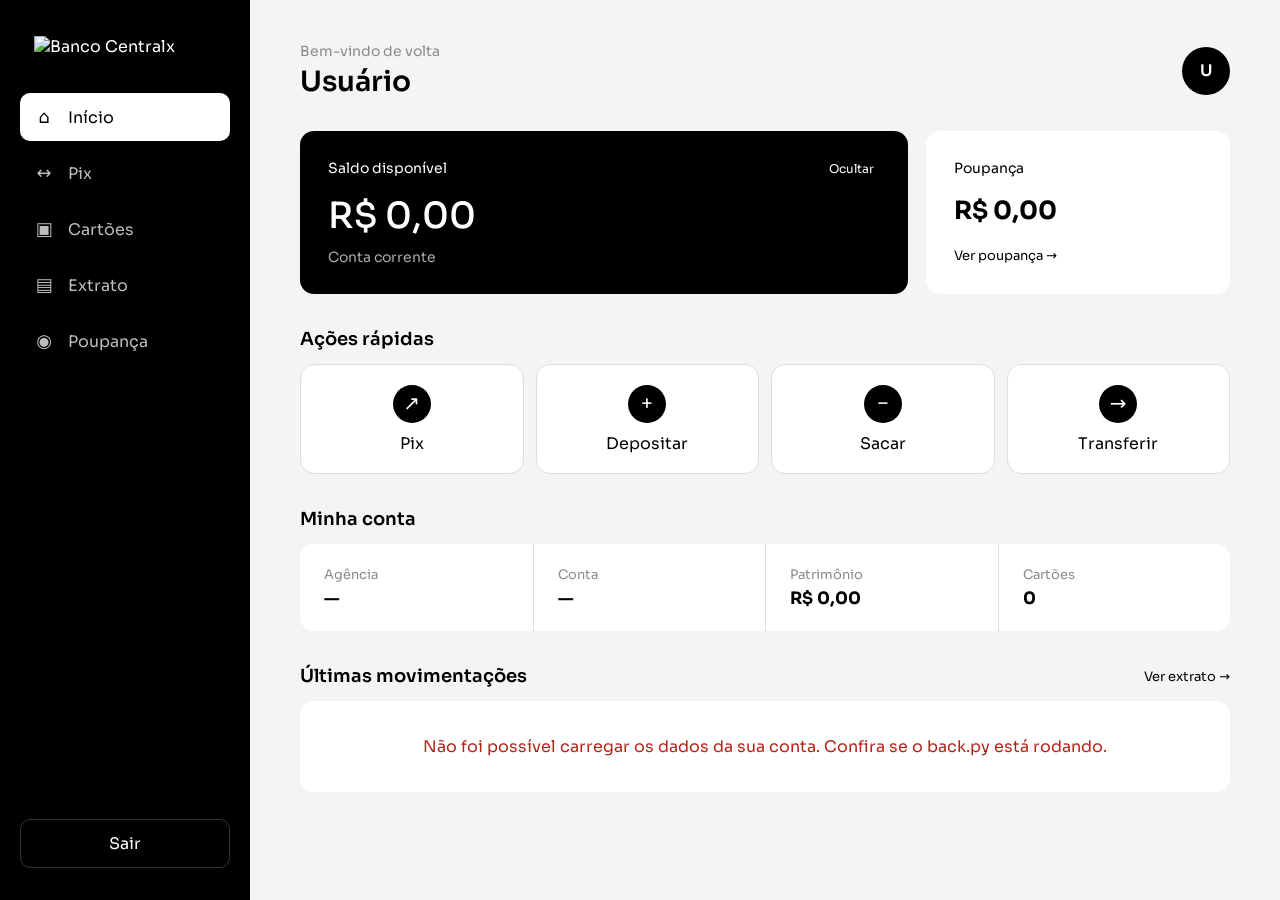
==== home/index.html @ c862a192 "Initial commit Primeiro commit do Banco Centralx" ====
<!DOCTYPE html>
<html lang="pt-BR">
<head>
    <meta charset="UTF-8">
    <meta name="viewport" content="width=device-width, initial-scale=1.0, viewport-fit=cover">
    <meta name="theme-color" content="#000000">

    <title>Início | Banco Centralx</title>

    <link rel="icon" type="image/png" href="../imagens/favicon.png">
    <link rel="preconnect" href="https://fonts.googleapis.com">
    <link rel="preconnect" href="https://fonts.gstatic.com" crossorigin>
    <link rel="stylesheet" href="https://fonts.googleapis.com/css2?family=Sora:wght@400;500;600&display=swap">
    <link rel="stylesheet" href="style.css">
</head>

<body>

<div class="app">

    <!-- MENU LATERAL -->
    <aside class="menu">

        <div class="menu__topo">
            <img
                src="../imagens/logo-branca.png"
                alt="Banco Centralx"
                class="menu__logo"
            >
        </div>

        <nav class="menu__navegacao">

            <a href="#" class="menu__item menu__item--ativo">
                <span>⌂</span>
                Início
            </a>

            <a href="/pix/" class="menu__item">
    <span>↔</span>
    Pix
</a>
            <a href="/cartoes/" class="menu__item">
                <span>▣</span>
                Cartões
            </a>

            <a href="/extrato/" class="menu__item">
    <span>▤</span>
    Extrato
</a>

            <a href="/poupanca/" class="menu__item">
                <span>◉</span>
                Poupança
            </a>

        </nav>

        <button class="menu__sair" id="botao-sair" type="button">
            Sair
        </button>

    </aside>


    <!-- CONTEÚDO PRINCIPAL -->
    <main class="conteudo">

        <!-- CABEÇALHO -->
        <header class="cabecalho">

            <div>
                <p class="cabecalho__pequeno">Bem-vindo de volta</p>
                <h1 id="nome-usuario">Usuário</h1>
            </div>

            <button class="perfil" id="botao-perfil" type="button" aria-label="Perfil">
                <span id="inicial-usuario">U</span>
            </button>

        </header>


        <!-- SALDOS -->
        <section class="saldos">

            <article class="saldo-principal">

                <div class="saldo-principal__topo">
                    <p>Saldo disponível</p>

                    <button id="alternar-saldo" class="botao-olho" type="button" aria-pressed="false">
                        Ocultar
                    </button>
                </div>

                <strong id="saldo-conta">R$ 0,00</strong>

                <p class="saldo-principal__numero">
                    Conta corrente
                </p>

            </article>


            <article class="saldo-secundario">

                <p>Poupança</p>

                <strong id="saldo-poupanca">R$ 0,00</strong>

                <button class="botao-link" data-acao="poupanca" type="button">
    Ver poupança →
</button>

            </article>

        </section>


        <!-- AÇÕES -->
        <section class="secao">

            <div class="secao__cabecalho">
                <h2>Ações rápidas</h2>
            </div>

            <div class="acoes">

                <button class="acao" data-acao="pix" type="button">
                    <span class="acao__icone">↗</span>
                    <span>Pix</span>
                </button>

              <button class="acao" data-acao="poupanca" type="button">
    <span class="acao__icone">+</span>
    <span>Depositar</span>
</button>

<button class="acao" data-acao="poupanca" type="button">
    <span class="acao__icone">−</span>
    <span>Sacar</span>
</button>
                <button class="acao" data-acao="transferir" type="button">
                    <span class="acao__icone">→</span>
                    <span>Transferir</span>
                </button>

            </div>

        </section>


        <!-- CONTA -->
        <section class="secao">

            <div class="secao__cabecalho">
                <h2>Minha conta</h2>
            </div>

            <div class="conta">

                <div class="conta__item">
                    <span>Agência</span>
                    <strong id="agencia">—</strong>
                </div>

                <div class="conta__item">
                    <span>Conta</span>
                    <strong id="numero-conta">—</strong>
                </div>

                <div class="conta__item">
                    <span>Patrimônio</span>
                    <strong id="patrimonio">R$ 0,00</strong>
                </div>

                <div class="conta__item">
                    <span>Cartões</span>
                    <strong id="quantidade-cartoes">0</strong>
                </div>

            </div>

        </section>


        <!-- TRANSAÇÕES -->
        <section class="secao">

            <div class="secao__cabecalho">
                <h2>Últimas movimentações</h2>

                <button class="botao-link" type="button">
                    Ver extrato →
                </button>
            </div>

            <div class="transacoes" id="lista-transacoes">

                <div class="transacao transacao--vazia">
                    <p>Carregando…</p>
                </div>

            </div>

        </section>

    </main>

</div>

<script src="script.js"></script>

</body>
</html>
---- home/style.css ----
/* Banco Centralx - Home */

:root {
    --preto: #000000;
    --branco: #ffffff;
    --cinza: #f4f4f4;
    --cinza-medio: #8a8a8a;
    --traco: #dedede;
    --grafite: #333333;

    --raio: 14px;

    --fonte:
        "Sora",
        system-ui,
        -apple-system,
        "Segoe UI",
        sans-serif;
}

* {
    box-sizing: border-box;
}

body {
    margin: 0;
    background: var(--cinza);
    color: var(--preto);
    font-family: var(--fonte);
}

button,
a {
    font: inherit;
}

button {
    cursor: pointer;
}

.app {
    display: flex;
    min-height: 100vh;
}

/* =========================
   MENU
   ========================= */

.menu {
    position: fixed;
    left: 0;
    top: 0;
    bottom: 0;

    width: 250px;

    display: flex;
    flex-direction: column;

    padding: 32px 20px;

    background: var(--preto);
    color: var(--branco);
}

.menu__topo {
    padding: 4px 14px 36px;
}

.menu__logo {
    display: block;
    width: 150px;   /* para aumentar ou diminuir a logo, mude só este valor */
    height: auto;
}

.menu__navegacao {
    display: flex;
    flex-direction: column;
    gap: 8px;
}

.menu__item {
    display: flex;
    align-items: center;
    gap: 14px;

    padding: 13px 14px;

    border-radius: 10px;

    color: #bdbdbd;
    text-decoration: none;

    transition:
        background 0.15s ease,
        color 0.15s ease;
}

.menu__item span {
    width: 20px;
    text-align: center;
    font-size: 18px;
}

.menu__item:hover {
    background: #1c1c1c;
    color: var(--branco);
}

.menu__item--ativo {
    background: var(--branco);
    color: var(--preto);
}

.menu__item--ativo:hover {
    background: var(--branco);
    color: var(--preto);
}

.menu__sair {
    margin-top: auto;

    width: 100%;
    padding: 13px;

    border: 1px solid #333;
    border-radius: 10px;

    background: transparent;
    color: var(--branco);
}

.menu__sair:hover {
    background: #1c1c1c;
}

/* =========================
   CONTEÚDO
   ========================= */

.conteudo {
    width: 100%;
    max-width: 1200px;

    margin-left: 250px;
    padding: 42px 50px;
}

/* =========================
   CABEÇALHO
   ========================= */

.cabecalho {
    display: flex;
    align-items: center;
    justify-content: space-between;
    gap: 16px;

    margin-bottom: 32px;
}

.cabecalho__pequeno {
    margin: 0 0 4px;

    color: var(--cinza-medio);
    font-size: 14px;
}

.cabecalho h1 {
    margin: 0;

    font-size: 28px;
    font-weight: 600;
    overflow-wrap: anywhere;
}

.perfil {
    display: grid;
    place-items: center;
    flex: 0 0 auto;

    width: 48px;
    height: 48px;

    border: 0;
    border-radius: 50%;

    background: var(--preto);
    color: var(--branco);

    font-weight: 600;
}

/* =========================
   SALDOS
   ========================= */

.saldos {
    display: grid;
    grid-template-columns: 2fr 1fr;
    gap: 18px;

    margin-bottom: 34px;
}

.saldo-principal,
.saldo-secundario {
    padding: 28px;

    border-radius: var(--raio);

    background: var(--branco);
}

.saldo-principal {
    background: var(--preto);
    color: var(--branco);
}

.saldo-principal__topo {
    display: flex;
    align-items: center;
    justify-content: space-between;
}

.saldo-principal p,
.saldo-secundario p {
    margin: 0;
    font-size: 14px;
}

.saldo-principal strong {
    display: block;

    margin-top: 16px;

    font-size: 36px;
    font-weight: 500;
    overflow-wrap: anywhere;
}

.saldo-principal__numero {
    margin-top: 10px !important;
    color: #aaa;
}

.saldo-secundario strong {
    display: block;

    margin: 18px 0;

    font-size: 25px;
    overflow-wrap: anywhere;
}

.botao-olho,
.botao-link {
    border: 0;
    background: transparent;
    color: inherit;
}

.botao-olho {
    font-size: 12px;
}

.botao-link {
    padding: 0;
    
    color: var(--preto);
    font-size: 13px;
}

.botao-link:hover {
    text-decoration: underline;
}

/* =========================
   SEÇÕES
   ========================= */

.secao {
    margin-bottom: 34px;
}

.secao__cabecalho {
    display: flex;
    align-items: center;
    justify-content: space-between;

    margin-bottom: 14px;
}

.secao__cabecalho h2 {
    margin: 0;

    font-size: 18px;
    font-weight: 600;
}

/* =========================
   AÇÕES
   ========================= */

.acoes {
    display: grid;
    grid-template-columns: repeat(4, 1fr);
    gap: 12px;
}

.acao {
    display: flex;
    flex-direction: column;
    align-items: center;
    justify-content: center;
    gap: 10px;

    min-height: 110px;

    border: 1px solid var(--traco);
    border-radius: var(--raio);

    background: var(--branco);
    color: var(--preto);

    transition:
        transform 0.15s ease,
        border-color 0.15s ease;
}

.acao:hover {
    transform: translateY(-2px);
    border-color: var(--preto);
}

.acao__icone {
    display: grid;
    place-items: center;

    width: 38px;
    height: 38px;

    border-radius: 50%;

    background: var(--preto);
    color: var(--branco);

    font-size: 20px;
}

/* =========================
   CONTA
   ========================= */

.conta {
    display: grid;
    grid-template-columns: repeat(4, 1fr);

    background: var(--branco);
    border-radius: var(--raio);
}

.conta__item {
    min-width: 0;
    padding: 22px 24px;
}

.conta__item + .conta__item {
    border-left: 1px solid var(--traco);
}

.conta__item span {
    display: block;

    margin-bottom: 5px;

    color: var(--cinza-medio);
    font-size: 13px;
}

.conta__item strong {
    font-size: 17px;
    overflow-wrap: anywhere;
}

/* =========================
   TRANSAÇÕES
   ========================= */

.transacoes {
    overflow: hidden;

    border-radius: var(--raio);
    background: var(--branco);
}

.transacao {
    display: flex;
    align-items: center;
    justify-content: space-between;
    gap: 16px;

    padding: 18px 24px;

    border-bottom: 1px solid var(--traco);
}

.transacao:last-child {
    border-bottom: 0;
}

.transacao__info {
    min-width: 0;
}

.transacao__descricao {
    margin: 0 0 4px;

    font-size: 14px;
    font-weight: 500;
    overflow-wrap: anywhere;
}

.transacao__detalhe {
    margin: 0 0 4px;

    color: var(--grafite);
    font-size: 13px;
    overflow-wrap: anywhere;
}

.transacao__data {
    margin: 0;

    color: var(--cinza-medio);
    font-size: 12px;
}

.transacao__valor {
    flex: 0 0 auto;

    font-size: 14px;
    font-weight: 600;
    white-space: nowrap;
}

.transacao--entrada .transacao__valor {
    color: #167c3b;
}

.transacao--saida .transacao__valor {
    color: #b42318;
}

.transacao--vazia {
    justify-content: center;

    padding: 35px;

    color: var(--cinza-medio);
}

.transacao--vazia p {
    margin: 0;
}

.transacao--erro {
    color: #b42318;
}

/* =========================
   MOBILE
   ========================= */

@media (max-width: 800px) {

    .app {
        display: block;
    }

    .menu {
        position: static;

        width: 100%;
        height: auto;

        padding: 16px 18px 18px;
    }

    .menu__topo {
        display: flex;
        justify-content: center;

        padding: 0 0 16px;
    }

    .menu__logo {
        width: 110px;
    }

    .menu__navegacao {
        flex-direction: row;
        overflow-x: auto;
    }

    .menu__item {
        flex: 0 0 auto;
    }

    .menu__sair {
        margin-top: 14px;
    }

    .conteudo {
        max-width: none;
        margin-left: 0;
        padding: 24px 16px 32px;
    }

    .cabecalho {
        margin-bottom: 24px;
    }

    .saldos {
        grid-template-columns: 1fr;
        margin-bottom: 28px;
    }

    .saldo-principal,
    .saldo-secundario {
        padding: 22px;
    }

    .saldo-principal strong {
        font-size: clamp(24px, 8vw, 30px);
    }

    .acoes {
        grid-template-columns: repeat(2, 1fr);
    }

    .conta {
        grid-template-columns: repeat(2, 1fr);
    }

    .conta__item {
        padding: 18px 20px;
    }

    .conta__item:nth-child(odd) {
        border-left: 0;
    }

    .conta__item:nth-child(n + 3) {
        border-top: 1px solid var(--traco);
    }

    .transacao {
        padding: 16px 18px;
    }

    .cabecalho h1 {
        font-size: 24px;
    }
}
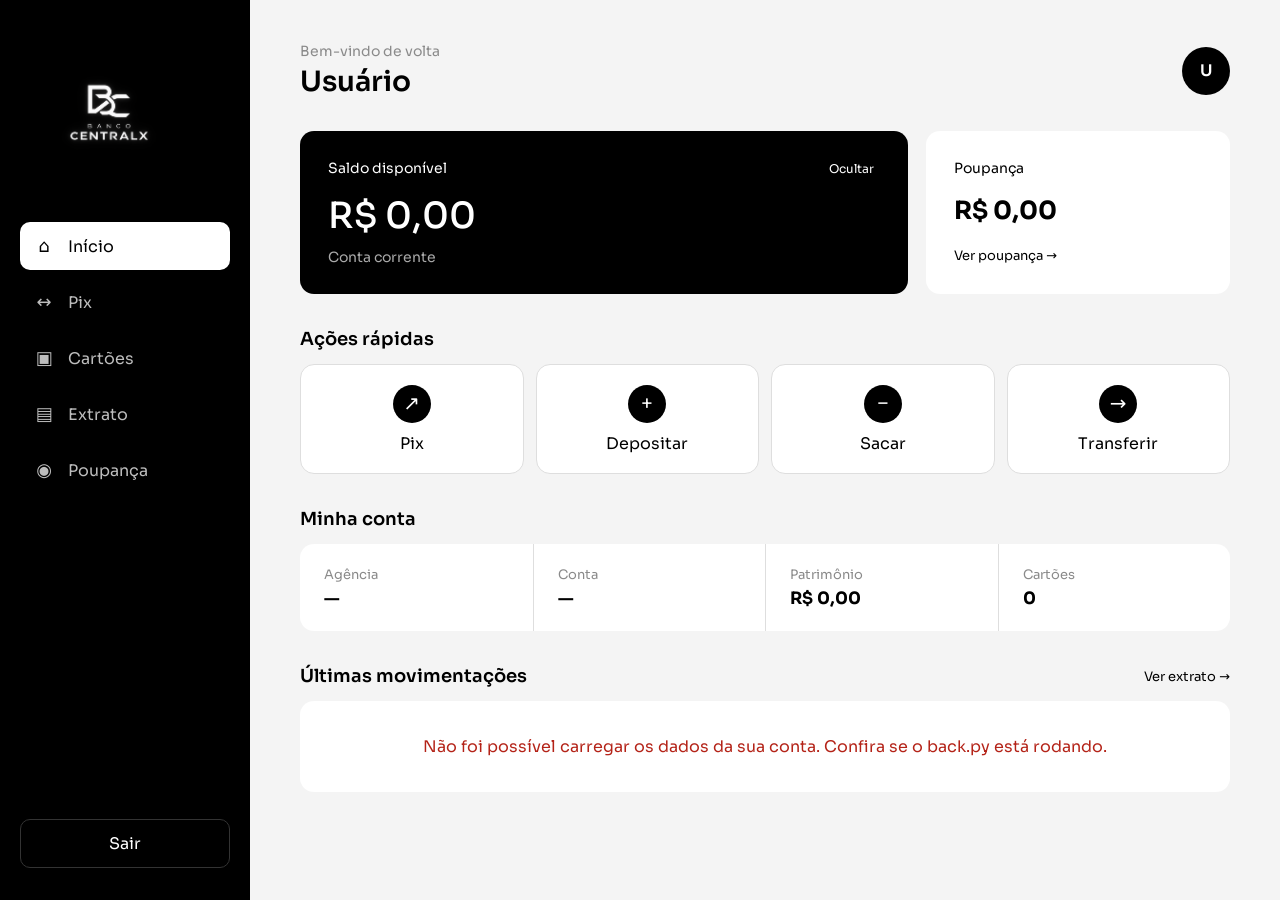
==== commit a2982a1f: "atualiza" ====
--- a/home/index.html
+++ b/home/index.html
@@ -7,7 +7,7 @@
 
     <title>Início | Banco Centralx</title>
 
-    <link rel="icon" type="image/png" href="../imagens/favicon.png">
+    <link rel="icon" type="image/png" href="../Imagens/favicon.png">
     <link rel="preconnect" href="https://fonts.googleapis.com">
     <link rel="preconnect" href="https://fonts.gstatic.com" crossorigin>
     <link rel="stylesheet" href="https://fonts.googleapis.com/css2?family=Sora:wght@400;500;600&display=swap">
@@ -23,7 +23,7 @@
 
         <div class="menu__topo">
             <img
-                src="../imagens/logo-branca.png"
+                src="../Imagens/logo-branca.png"
                 alt="Banco Centralx"
                 class="menu__logo"
             >
